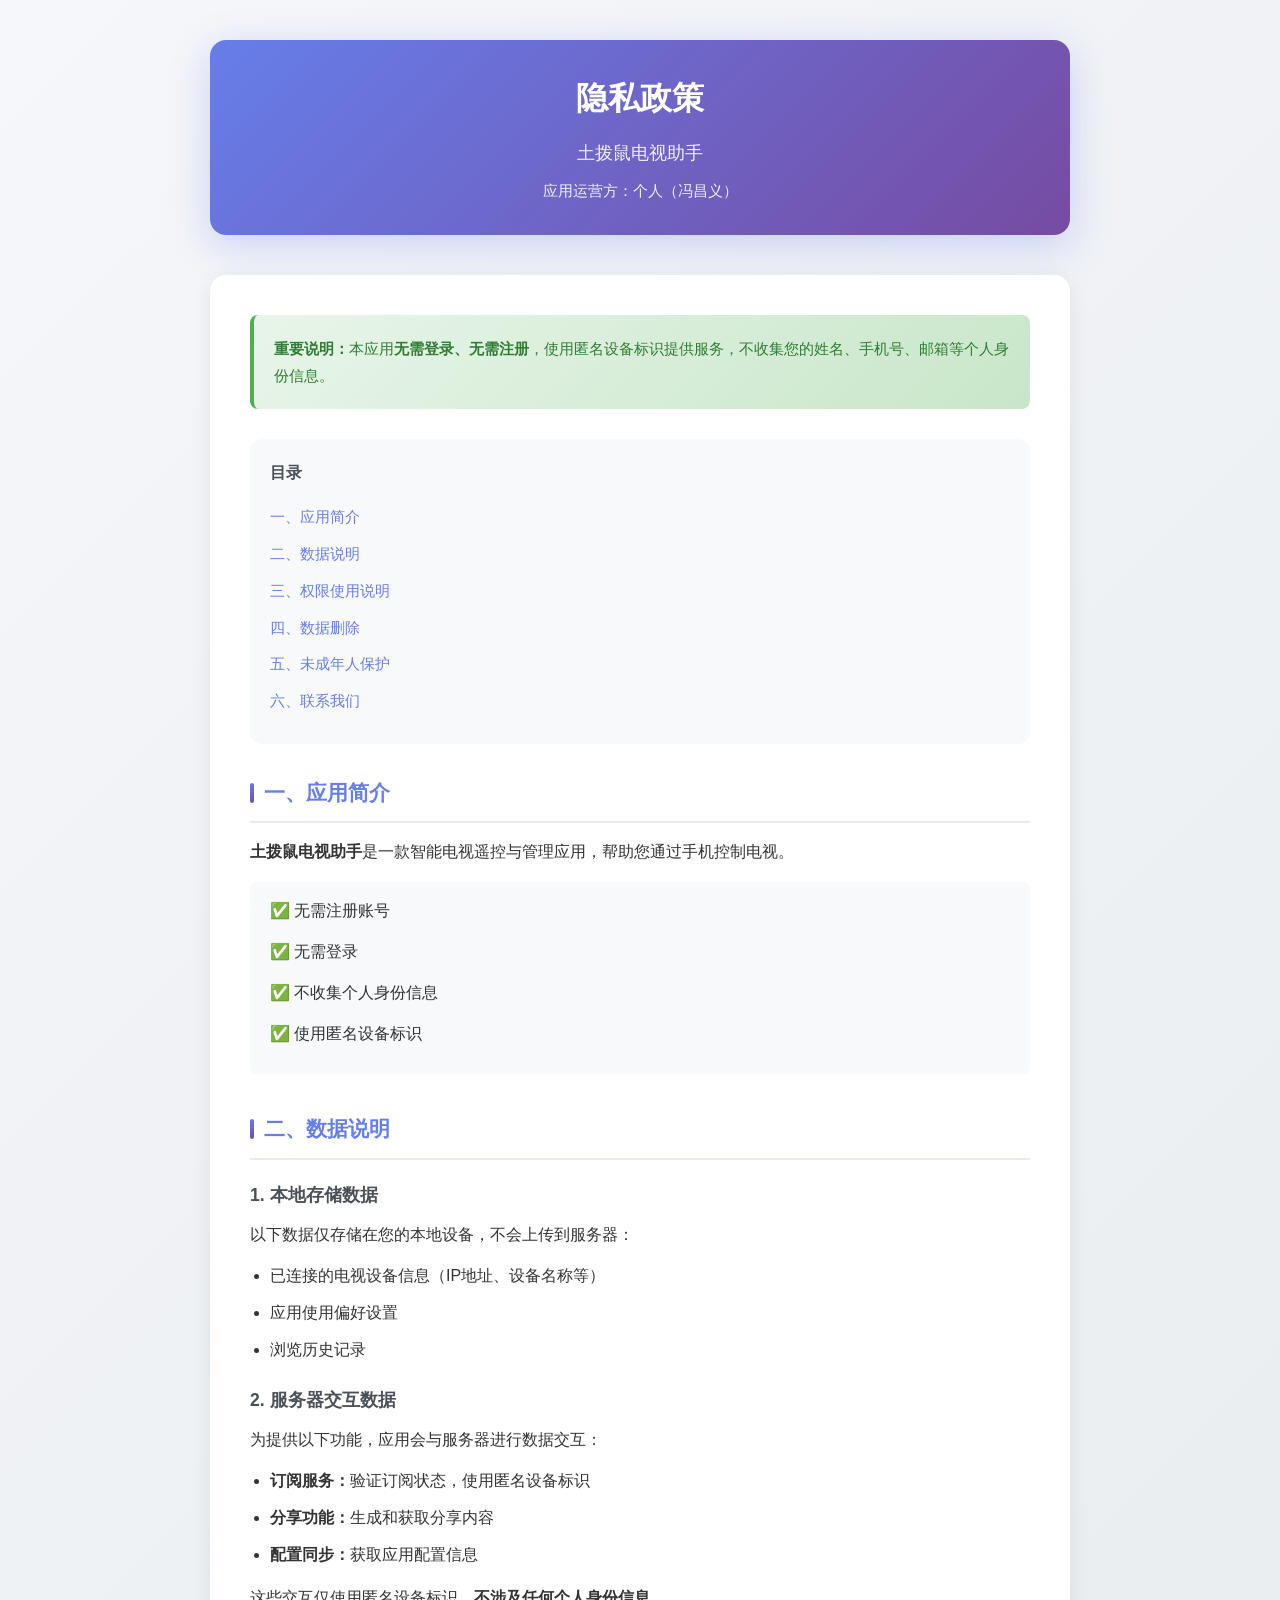
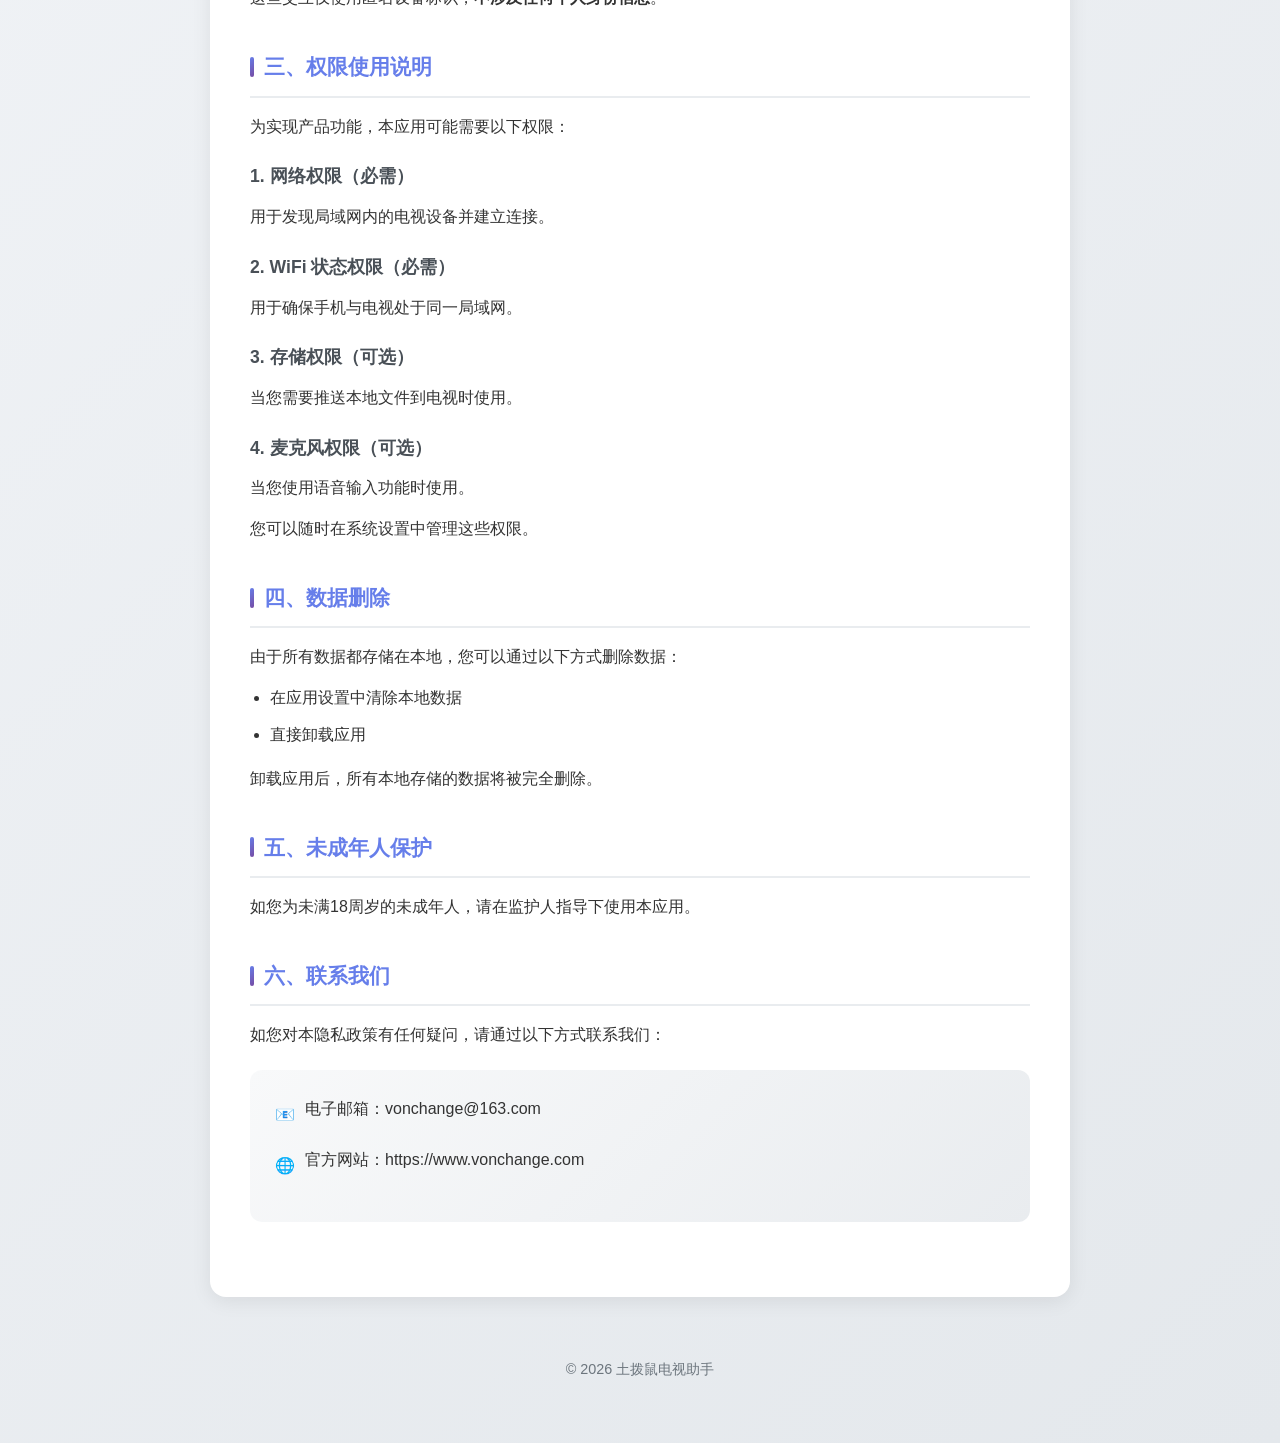
==== html/marmot/1.html @ 750975f6 "feat: 初始化国际版官网静态站 - 新建 marmot-web-en 独立 Git 仓库，提交国际版官网静态资源。  - 首页采用纯 HTML、CSS、原生 JS 实现，不引入 Node、Reac" ====
<!DOCTYPE html>
<html lang="zh-CN">
<head>
    <meta charset="UTF-8">
    <meta name="viewport" content="width=device-width, initial-scale=1.0">
    <title>隐私政策 - 土拨鼠电视助手</title>
    <link rel="icon" type="image/png" href="../image/marmot_128x128.png">
    <style>
        * {
            margin: 0;
            padding: 0;
            box-sizing: border-box;
        }
        
        body {
            font-family: -apple-system, BlinkMacSystemFont, "Segoe UI", "PingFang SC", "Hiragino Sans GB", "Microsoft YaHei", sans-serif;
            line-height: 1.8;
            color: #333;
            background: linear-gradient(135deg, #f5f7fa 0%, #e4e8ec 100%);
            min-height: 100vh;
        }
        
        .container {
            max-width: 900px;
            margin: 0 auto;
            padding: 40px 20px;
        }
        
        .header {
            text-align: center;
            margin-bottom: 40px;
            padding: 30px;
            background: linear-gradient(135deg, #667eea 0%, #764ba2 100%);
            border-radius: 16px;
            color: white;
            box-shadow: 0 10px 40px rgba(102, 126, 234, 0.3);
        }
        
        .header h1 {
            font-size: 2rem;
            font-weight: 600;
            margin-bottom: 10px;
        }
        
        .header .app-name {
            font-size: 1.1rem;
            opacity: 0.9;
        }
        
        .header .entity-info {
            font-size: 0.95rem;
            opacity: 0.9;
            margin-top: 8px;
        }
        
        .content {
            background: white;
            border-radius: 16px;
            padding: 40px;
            box-shadow: 0 4px 20px rgba(0, 0, 0, 0.08);
        }
        
        .notice-box {
            background: linear-gradient(135deg, #e8f5e9 0%, #c8e6c9 100%);
            border-left: 4px solid #4caf50;
            padding: 20px;
            border-radius: 8px;
            margin-bottom: 30px;
        }
        
        .notice-box p {
            color: #2e7d32;
            font-size: 0.95rem;
        }
        
        .section {
            margin-bottom: 35px;
        }
        
        .section h2 {
            font-size: 1.3rem;
            color: #667eea;
            margin-bottom: 15px;
            padding-bottom: 10px;
            border-bottom: 2px solid #e9ecef;
            display: flex;
            align-items: center;
            gap: 10px;
        }
        
        .section h2::before {
            content: "";
            display: inline-block;
            width: 4px;
            height: 20px;
            background: linear-gradient(135deg, #667eea 0%, #764ba2 100%);
            border-radius: 2px;
        }
        
        .section h3 {
            font-size: 1.1rem;
            color: #495057;
            margin: 20px 0 10px;
        }
        
        .section p {
            margin-bottom: 12px;
            text-align: justify;
        }
        
        .section ul, .section ol {
            margin: 10px 0 15px 20px;
        }
        
        .section li {
            margin-bottom: 8px;
        }
        
        .highlight-box {
            background: #f8f9fa;
            border-radius: 8px;
            padding: 15px 20px;
            margin: 15px 0;
        }
        
        .contact-box {
            background: linear-gradient(135deg, #f8f9fa 0%, #e9ecef 100%);
            padding: 25px;
            border-radius: 12px;
            margin-top: 20px;
        }
        
        .contact-item {
            display: flex;
            align-items: center;
            gap: 10px;
            margin-bottom: 10px;
        }
        
        .contact-item span {
            color: #667eea;
        }
        
        .footer {
            text-align: center;
            margin-top: 40px;
            padding: 20px;
            color: #6c757d;
            font-size: 0.9rem;
        }
        
        .toc {
            background: #f8f9fa;
            padding: 20px;
            border-radius: 12px;
            margin-bottom: 30px;
        }
        
        .toc h3 {
            color: #495057;
            margin-bottom: 15px;
            font-size: 1rem;
        }
        
        .toc ul {
            list-style: none;
            margin: 0;
        }
        
        .toc li {
            margin-bottom: 8px;
        }
        
        .toc a {
            color: #667eea;
            text-decoration: none;
            font-size: 0.95rem;
        }
        
        .toc a:hover {
            text-decoration: underline;
        }
        
        @media (max-width: 768px) {
            .container {
                padding: 20px 15px;
            }
            
            .content {
                padding: 25px;
            }
            
            .header h1 {
                font-size: 1.6rem;
            }
        }
    </style>
</head>
<body>
    <div class="container">
        <div class="header">
            <h1>隐私政策</h1>
            <p class="app-name">土拨鼠电视助手</p>
            <p class="entity-info">应用运营方：个人（冯昌义）</p>
        </div>
        
        <div class="content">
            <div class="notice-box">
                <p><strong>重要说明：</strong>本应用<strong>无需登录、无需注册</strong>，使用匿名设备标识提供服务，不收集您的姓名、手机号、邮箱等个人身份信息。</p>
            </div>
            
            <div class="toc">
                <h3>目录</h3>
                <ul>
                    <li><a href="#section1">一、应用简介</a></li>
                    <li><a href="#section2">二、数据说明</a></li>
                    <li><a href="#section3">三、权限使用说明</a></li>
                    <li><a href="#section4">四、数据删除</a></li>
                    <li><a href="#section5">五、未成年人保护</a></li>
                    <li><a href="#section6">六、联系我们</a></li>
                </ul>
            </div>
            
            <div class="section" id="section1">
                <h2>一、应用简介</h2>
                <p><strong>土拨鼠电视助手</strong>是一款智能电视遥控与管理应用，帮助您通过手机控制电视。</p>
                <div class="highlight-box">
                    <p>✅ 无需注册账号</p>
                    <p>✅ 无需登录</p>
                    <p>✅ 不收集个人身份信息</p>
                    <p>✅ 使用匿名设备标识</p>
                </div>
            </div>
            
            <div class="section" id="section2">
                <h2>二、数据说明</h2>
                
                <h3>1. 本地存储数据</h3>
                <p>以下数据仅存储在您的本地设备，不会上传到服务器：</p>
                <ul>
                    <li>已连接的电视设备信息（IP地址、设备名称等）</li>
                    <li>应用使用偏好设置</li>
                    <li>浏览历史记录</li>
                </ul>
                
                <h3>2. 服务器交互数据</h3>
                <p>为提供以下功能，应用会与服务器进行数据交互：</p>
                <ul>
                    <li><strong>订阅服务：</strong>验证订阅状态，使用匿名设备标识</li>
                    <li><strong>分享功能：</strong>生成和获取分享内容</li>
                    <li><strong>配置同步：</strong>获取应用配置信息</li>
                </ul>
                <p>这些交互仅使用匿名设备标识，<strong>不涉及任何个人身份信息</strong>。</p>
            </div>
            
            <div class="section" id="section3">
                <h2>三、权限使用说明</h2>
                <p>为实现产品功能，本应用可能需要以下权限：</p>
                
                <h3>1. 网络权限（必需）</h3>
                <p>用于发现局域网内的电视设备并建立连接。</p>
                
                <h3>2. WiFi 状态权限（必需）</h3>
                <p>用于确保手机与电视处于同一局域网。</p>
                
                <h3>3. 存储权限（可选）</h3>
                <p>当您需要推送本地文件到电视时使用。</p>
                
                <h3>4. 麦克风权限（可选）</h3>
                <p>当您使用语音输入功能时使用。</p>
                
                <p>您可以随时在系统设置中管理这些权限。</p>
            </div>
            
            <div class="section" id="section4">
                <h2>四、数据删除</h2>
                <p>由于所有数据都存储在本地，您可以通过以下方式删除数据：</p>
                <ul>
                    <li>在应用设置中清除本地数据</li>
                    <li>直接卸载应用</li>
                </ul>
                <p>卸载应用后，所有本地存储的数据将被完全删除。</p>
            </div>
            
            <div class="section" id="section5">
                <h2>五、未成年人保护</h2>
                <p>如您为未满18周岁的未成年人，请在监护人指导下使用本应用。</p>
            </div>
            
            <div class="section" id="section6">
                <h2>六、联系我们</h2>
                <p>如您对本隐私政策有任何疑问，请通过以下方式联系我们：</p>
                
                <div class="contact-box">
                    <div class="contact-item">
                        <span>📧</span>
                        <p>电子邮箱：vonchange@163.com</p>
                    </div>
                    <div class="contact-item">
                        <span>🌐</span>
                        <p>官方网站：https://www.vonchange.com</p>
                    </div>
                </div>
            </div>
        </div>
        
        <div class="footer">
            <p>© 2026 土拨鼠电视助手</p>
        </div>
    </div>
</body>
</html>
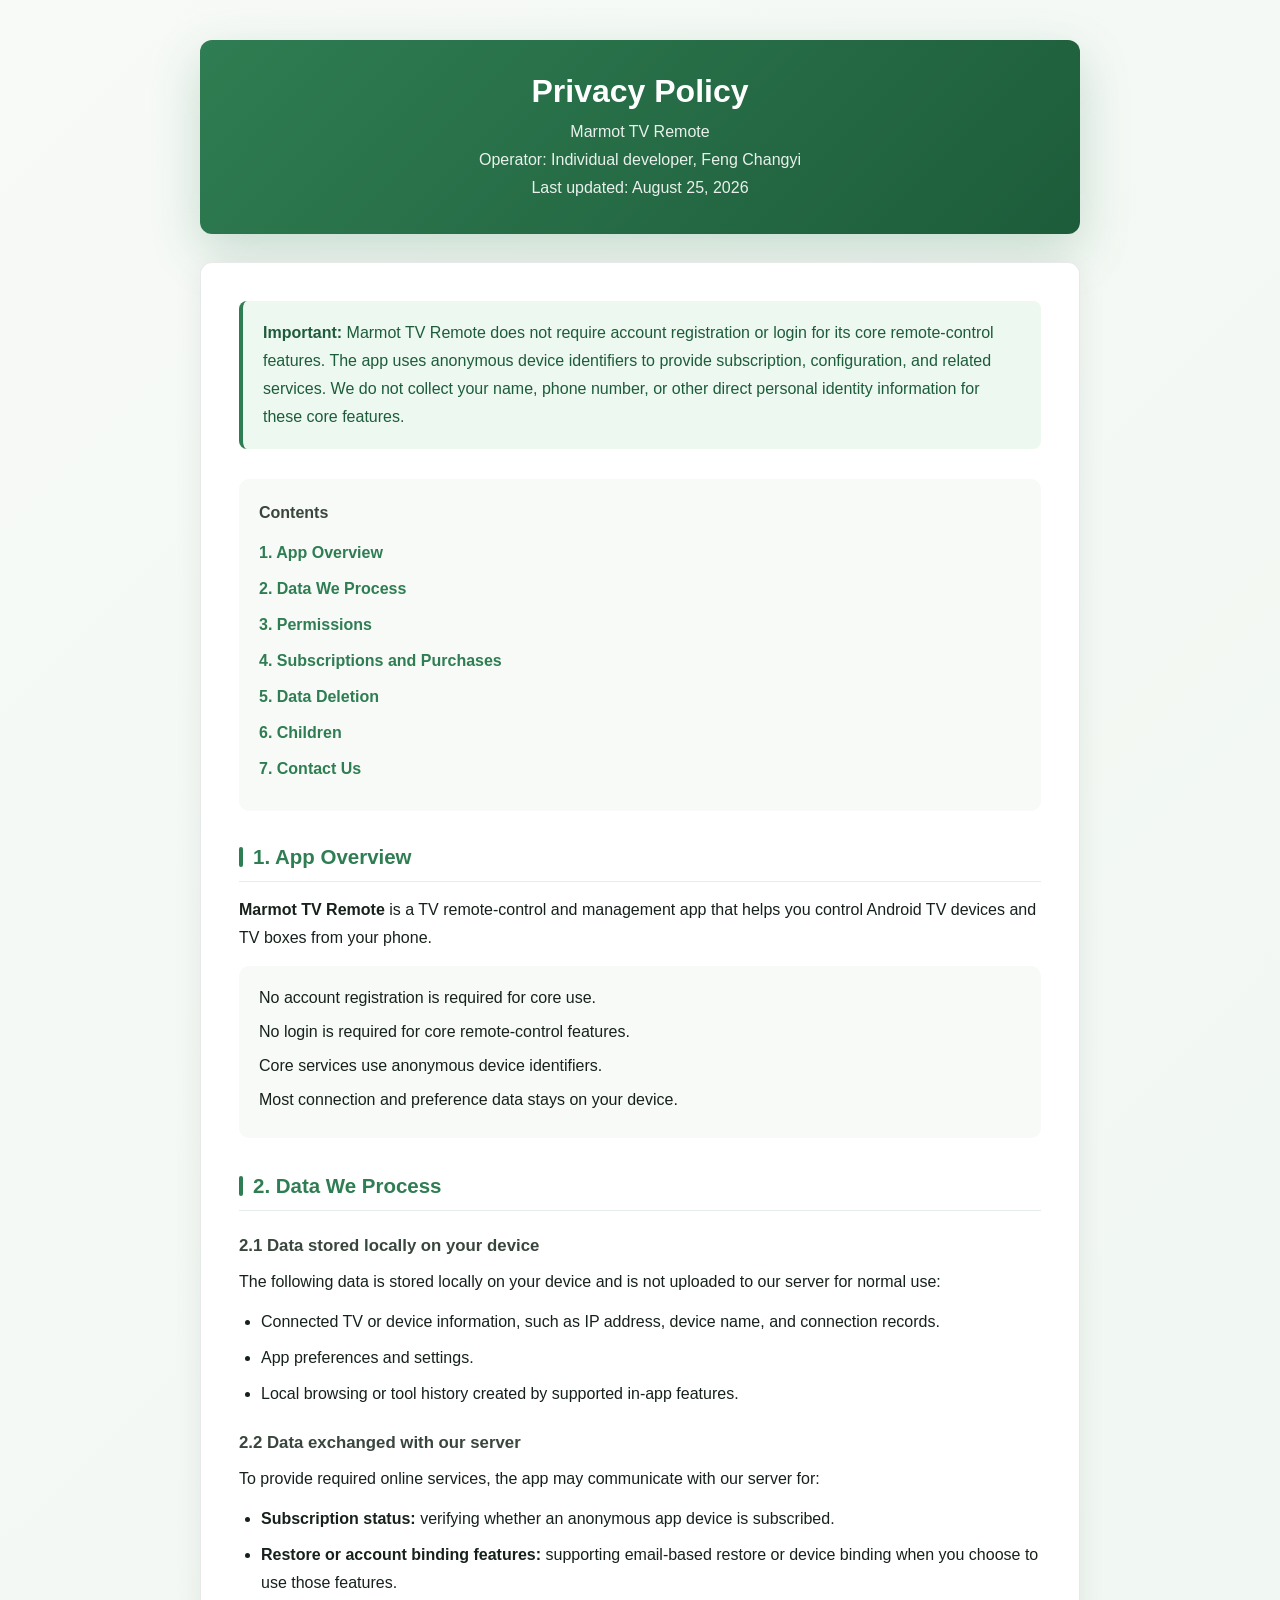
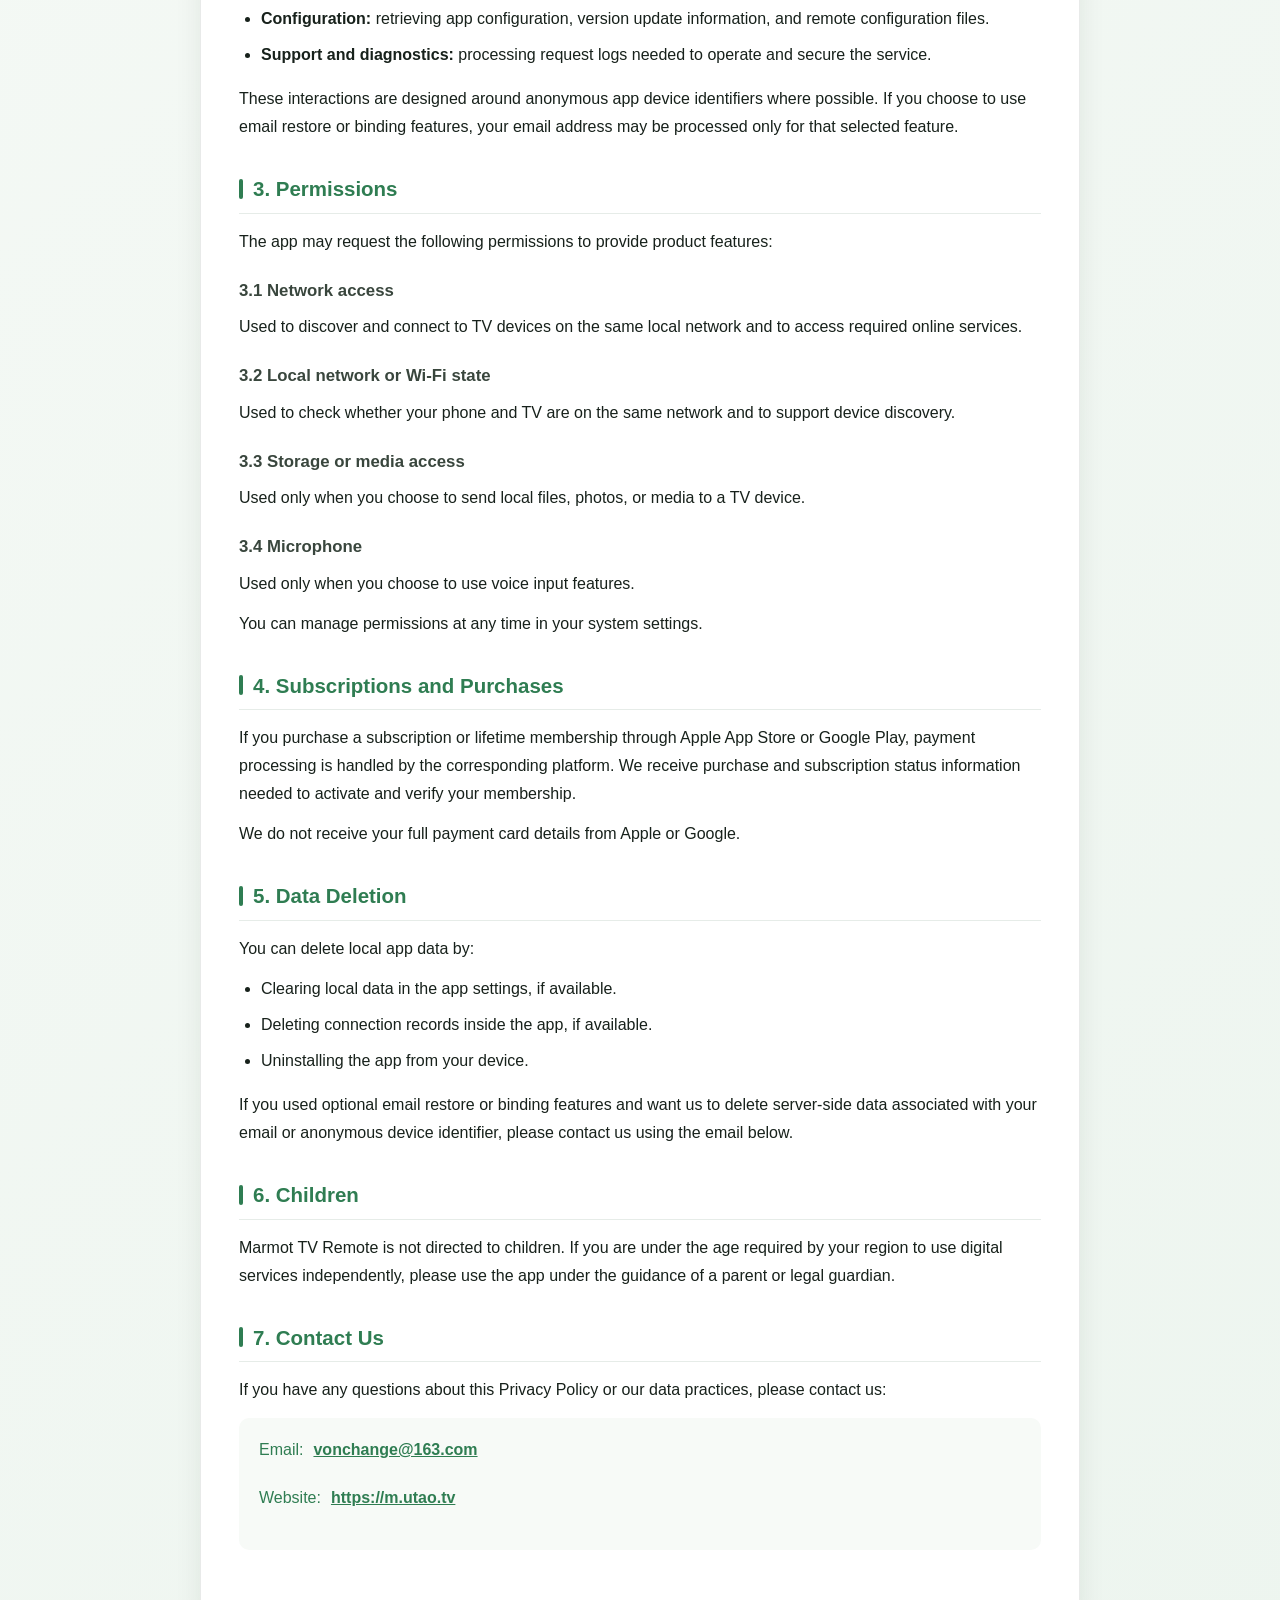
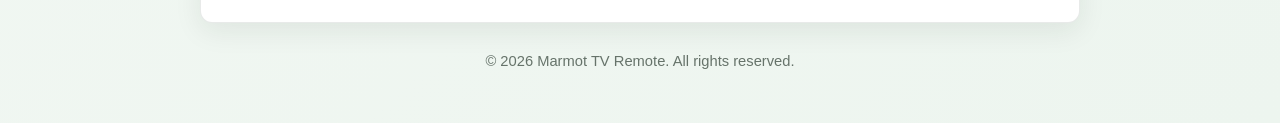
==== commit 320e3bb8: "docs: 国际版隐私政策改为英文 - 将 html/marmot/1.html 从中文隐私政策改为 Marmot TV Remote 国际版英文隐私政策。  - 保留无登录、匿名设备标识、本地连接数" ====
--- a/html/marmot/1.html
+++ b/html/marmot/1.html
@@ -1,312 +1,317 @@
 <!DOCTYPE html>
-<html lang="zh-CN">
+<html lang="en">
 <head>
     <meta charset="UTF-8">
     <meta name="viewport" content="width=device-width, initial-scale=1.0">
-    <title>隐私政策 - 土拨鼠电视助手</title>
-    <link rel="icon" type="image/png" href="../image/marmot_128x128.png">
+    <title>Privacy Policy - Marmot TV Remote</title>
+    <link rel="icon" type="image/png" href="/img/marmot.png?tvImg=1">
     <style>
         * {
             margin: 0;
             padding: 0;
             box-sizing: border-box;
         }
-        
+
         body {
-            font-family: -apple-system, BlinkMacSystemFont, "Segoe UI", "PingFang SC", "Hiragino Sans GB", "Microsoft YaHei", sans-serif;
-            line-height: 1.8;
-            color: #333;
-            background: linear-gradient(135deg, #f5f7fa 0%, #e4e8ec 100%);
             min-height: 100vh;
-        }
-        
+            color: #17211b;
+            background: linear-gradient(135deg, #f7faf7 0%, #edf5ef 100%);
+            font-family: Inter, -apple-system, BlinkMacSystemFont, "Segoe UI", Roboto, "Helvetica Neue", Arial, sans-serif;
+            line-height: 1.75;
+        }
+
         .container {
-            max-width: 900px;
+            max-width: 920px;
             margin: 0 auto;
             padding: 40px 20px;
         }
-        
+
         .header {
+            padding: 32px;
+            border-radius: 12px;
+            color: #fff;
+            background: linear-gradient(135deg, #2f7d52 0%, #1d5c3a 100%);
+            box-shadow: 0 18px 50px rgba(47, 125, 82, 0.24);
             text-align: center;
-            margin-bottom: 40px;
-            padding: 30px;
-            background: linear-gradient(135deg, #667eea 0%, #764ba2 100%);
-            border-radius: 16px;
-            color: white;
-            box-shadow: 0 10px 40px rgba(102, 126, 234, 0.3);
-        }
-        
+        }
+
         .header h1 {
+            margin-bottom: 8px;
             font-size: 2rem;
+            line-height: 1.2;
+        }
+
+        .header p {
+            opacity: 0.9;
+        }
+
+        .content {
+            margin-top: 28px;
+            padding: 38px;
+            border: 1px solid rgba(31, 54, 38, 0.1);
+            border-radius: 12px;
+            background: #fff;
+            box-shadow: 0 8px 28px rgba(20, 32, 25, 0.08);
+        }
+
+        .notice-box {
+            margin-bottom: 30px;
+            padding: 18px 20px;
+            border-left: 4px solid #2f7d52;
+            border-radius: 8px;
+            background: #edf8f0;
+            color: #1d5c3a;
+        }
+
+        .toc {
+            margin-bottom: 32px;
+            padding: 20px;
+            border-radius: 10px;
+            background: #f7faf7;
+        }
+
+        .toc h2 {
+            margin-bottom: 12px;
+            color: #39463d;
+            font-size: 1rem;
+        }
+
+        .toc ul {
+            list-style: none;
+        }
+
+        .toc li {
+            margin: 8px 0;
+        }
+
+        .toc a {
+            color: #2f7d52;
             font-weight: 600;
-            margin-bottom: 10px;
-        }
-        
-        .header .app-name {
-            font-size: 1.1rem;
-            opacity: 0.9;
-        }
-        
-        .header .entity-info {
-            font-size: 0.95rem;
-            opacity: 0.9;
-            margin-top: 8px;
-        }
-        
-        .content {
-            background: white;
-            border-radius: 16px;
-            padding: 40px;
-            box-shadow: 0 4px 20px rgba(0, 0, 0, 0.08);
-        }
-        
-        .notice-box {
-            background: linear-gradient(135deg, #e8f5e9 0%, #c8e6c9 100%);
-            border-left: 4px solid #4caf50;
-            padding: 20px;
-            border-radius: 8px;
-            margin-bottom: 30px;
-        }
-        
-        .notice-box p {
-            color: #2e7d32;
-            font-size: 0.95rem;
-        }
-        
+            text-decoration: none;
+        }
+
+        .toc a:hover {
+            text-decoration: underline;
+        }
+
         .section {
-            margin-bottom: 35px;
-        }
-        
+            margin-bottom: 34px;
+        }
+
         .section h2 {
-            font-size: 1.3rem;
-            color: #667eea;
-            margin-bottom: 15px;
+            display: flex;
+            gap: 10px;
+            align-items: center;
+            margin-bottom: 14px;
             padding-bottom: 10px;
-            border-bottom: 2px solid #e9ecef;
-            display: flex;
-            align-items: center;
-            gap: 10px;
-        }
-        
+            border-bottom: 1px solid #e6ece8;
+            color: #2f7d52;
+            font-size: 1.28rem;
+            line-height: 1.35;
+        }
+
         .section h2::before {
             content: "";
             display: inline-block;
             width: 4px;
             height: 20px;
-            background: linear-gradient(135deg, #667eea 0%, #764ba2 100%);
             border-radius: 2px;
-        }
-        
+            background: #2f7d52;
+        }
+
         .section h3 {
-            font-size: 1.1rem;
-            color: #495057;
-            margin: 20px 0 10px;
-        }
-        
+            margin: 20px 0 8px;
+            color: #39463d;
+            font-size: 1.05rem;
+        }
+
         .section p {
             margin-bottom: 12px;
-            text-align: justify;
-        }
-        
-        .section ul, .section ol {
-            margin: 10px 0 15px 20px;
-        }
-        
+        }
+
+        .section ul {
+            margin: 10px 0 16px 22px;
+        }
+
         .section li {
             margin-bottom: 8px;
         }
-        
-        .highlight-box {
-            background: #f8f9fa;
-            border-radius: 8px;
-            padding: 15px 20px;
-            margin: 15px 0;
-        }
-        
+
+        .highlight-box,
         .contact-box {
-            background: linear-gradient(135deg, #f8f9fa 0%, #e9ecef 100%);
-            padding: 25px;
-            border-radius: 12px;
-            margin-top: 20px;
-        }
-        
+            margin-top: 14px;
+            padding: 18px 20px;
+            border-radius: 10px;
+            background: #f7faf7;
+        }
+
+        .highlight-box p {
+            margin-bottom: 6px;
+        }
+
         .contact-item {
             display: flex;
-            align-items: center;
             gap: 10px;
-            margin-bottom: 10px;
-        }
-        
+            align-items: flex-start;
+            margin-bottom: 8px;
+        }
+
         .contact-item span {
-            color: #667eea;
-        }
-        
+            color: #2f7d52;
+        }
+
+        .contact-item a {
+            color: #2f7d52;
+            font-weight: 600;
+        }
+
         .footer {
+            padding: 26px 0 8px;
+            color: #66736a;
+            font-size: 0.92rem;
             text-align: center;
-            margin-top: 40px;
-            padding: 20px;
-            color: #6c757d;
-            font-size: 0.9rem;
-        }
-        
-        .toc {
-            background: #f8f9fa;
-            padding: 20px;
-            border-radius: 12px;
-            margin-bottom: 30px;
-        }
-        
-        .toc h3 {
-            color: #495057;
-            margin-bottom: 15px;
-            font-size: 1rem;
-        }
-        
-        .toc ul {
-            list-style: none;
-            margin: 0;
-        }
-        
-        .toc li {
-            margin-bottom: 8px;
-        }
-        
-        .toc a {
-            color: #667eea;
-            text-decoration: none;
-            font-size: 0.95rem;
-        }
-        
-        .toc a:hover {
-            text-decoration: underline;
-        }
-        
-        @media (max-width: 768px) {
+        }
+
+        @media (max-width: 720px) {
             .container {
-                padding: 20px 15px;
+                padding: 22px 14px;
             }
-            
+
+            .header {
+                padding: 26px 20px;
+            }
+
+            .header h1 {
+                font-size: 1.65rem;
+            }
+
             .content {
-                padding: 25px;
-            }
-            
-            .header h1 {
-                font-size: 1.6rem;
+                padding: 24px 18px;
             }
         }
     </style>
 </head>
 <body>
     <div class="container">
-        <div class="header">
-            <h1>隐私政策</h1>
-            <p class="app-name">土拨鼠电视助手</p>
-            <p class="entity-info">应用运营方：个人（冯昌义）</p>
-        </div>
-        
-        <div class="content">
+        <header class="header">
+            <h1>Privacy Policy</h1>
+            <p>Marmot TV Remote</p>
+            <p>Operator: Individual developer, Feng Changyi</p>
+            <p>Last updated: August 25, 2026</p>
+        </header>
+
+        <main class="content">
             <div class="notice-box">
-                <p><strong>重要说明：</strong>本应用<strong>无需登录、无需注册</strong>，使用匿名设备标识提供服务，不收集您的姓名、手机号、邮箱等个人身份信息。</p>
+                <p><strong>Important:</strong> Marmot TV Remote does not require account registration or login for its core remote-control features. The app uses anonymous device identifiers to provide subscription, configuration, and related services. We do not collect your name, phone number, or other direct personal identity information for these core features.</p>
             </div>
-            
-            <div class="toc">
-                <h3>目录</h3>
+
+            <nav class="toc" aria-label="Table of contents">
+                <h2>Contents</h2>
                 <ul>
-                    <li><a href="#section1">一、应用简介</a></li>
-                    <li><a href="#section2">二、数据说明</a></li>
-                    <li><a href="#section3">三、权限使用说明</a></li>
-                    <li><a href="#section4">四、数据删除</a></li>
-                    <li><a href="#section5">五、未成年人保护</a></li>
-                    <li><a href="#section6">六、联系我们</a></li>
+                    <li><a href="#section1">1. App Overview</a></li>
+                    <li><a href="#section2">2. Data We Process</a></li>
+                    <li><a href="#section3">3. Permissions</a></li>
+                    <li><a href="#section4">4. Subscriptions and Purchases</a></li>
+                    <li><a href="#section5">5. Data Deletion</a></li>
+                    <li><a href="#section6">6. Children</a></li>
+                    <li><a href="#section7">7. Contact Us</a></li>
                 </ul>
-            </div>
-            
-            <div class="section" id="section1">
-                <h2>一、应用简介</h2>
-                <p><strong>土拨鼠电视助手</strong>是一款智能电视遥控与管理应用，帮助您通过手机控制电视。</p>
+            </nav>
+
+            <section class="section" id="section1">
+                <h2>1. App Overview</h2>
+                <p><strong>Marmot TV Remote</strong> is a TV remote-control and management app that helps you control Android TV devices and TV boxes from your phone.</p>
                 <div class="highlight-box">
-                    <p>✅ 无需注册账号</p>
-                    <p>✅ 无需登录</p>
-                    <p>✅ 不收集个人身份信息</p>
-                    <p>✅ 使用匿名设备标识</p>
+                    <p>No account registration is required for core use.</p>
+                    <p>No login is required for core remote-control features.</p>
+                    <p>Core services use anonymous device identifiers.</p>
+                    <p>Most connection and preference data stays on your device.</p>
                 </div>
-            </div>
-            
-            <div class="section" id="section2">
-                <h2>二、数据说明</h2>
-                
-                <h3>1. 本地存储数据</h3>
-                <p>以下数据仅存储在您的本地设备，不会上传到服务器：</p>
+            </section>
+
+            <section class="section" id="section2">
+                <h2>2. Data We Process</h2>
+
+                <h3>2.1 Data stored locally on your device</h3>
+                <p>The following data is stored locally on your device and is not uploaded to our server for normal use:</p>
                 <ul>
-                    <li>已连接的电视设备信息（IP地址、设备名称等）</li>
-                    <li>应用使用偏好设置</li>
-                    <li>浏览历史记录</li>
+                    <li>Connected TV or device information, such as IP address, device name, and connection records.</li>
+                    <li>App preferences and settings.</li>
+                    <li>Local browsing or tool history created by supported in-app features.</li>
                 </ul>
-                
-                <h3>2. 服务器交互数据</h3>
-                <p>为提供以下功能，应用会与服务器进行数据交互：</p>
+
+                <h3>2.2 Data exchanged with our server</h3>
+                <p>To provide required online services, the app may communicate with our server for:</p>
                 <ul>
-                    <li><strong>订阅服务：</strong>验证订阅状态，使用匿名设备标识</li>
-                    <li><strong>分享功能：</strong>生成和获取分享内容</li>
-                    <li><strong>配置同步：</strong>获取应用配置信息</li>
+                    <li><strong>Subscription status:</strong> verifying whether an anonymous app device is subscribed.</li>
+                    <li><strong>Restore or account binding features:</strong> supporting email-based restore or device binding when you choose to use those features.</li>
+                    <li><strong>Configuration:</strong> retrieving app configuration, version update information, and remote configuration files.</li>
+                    <li><strong>Support and diagnostics:</strong> processing request logs needed to operate and secure the service.</li>
                 </ul>
-                <p>这些交互仅使用匿名设备标识，<strong>不涉及任何个人身份信息</strong>。</p>
-            </div>
-            
-            <div class="section" id="section3">
-                <h2>三、权限使用说明</h2>
-                <p>为实现产品功能，本应用可能需要以下权限：</p>
-                
-                <h3>1. 网络权限（必需）</h3>
-                <p>用于发现局域网内的电视设备并建立连接。</p>
-                
-                <h3>2. WiFi 状态权限（必需）</h3>
-                <p>用于确保手机与电视处于同一局域网。</p>
-                
-                <h3>3. 存储权限（可选）</h3>
-                <p>当您需要推送本地文件到电视时使用。</p>
-                
-                <h3>4. 麦克风权限（可选）</h3>
-                <p>当您使用语音输入功能时使用。</p>
-                
-                <p>您可以随时在系统设置中管理这些权限。</p>
-            </div>
-            
-            <div class="section" id="section4">
-                <h2>四、数据删除</h2>
-                <p>由于所有数据都存储在本地，您可以通过以下方式删除数据：</p>
+                <p>These interactions are designed around anonymous app device identifiers where possible. If you choose to use email restore or binding features, your email address may be processed only for that selected feature.</p>
+            </section>
+
+            <section class="section" id="section3">
+                <h2>3. Permissions</h2>
+                <p>The app may request the following permissions to provide product features:</p>
+
+                <h3>3.1 Network access</h3>
+                <p>Used to discover and connect to TV devices on the same local network and to access required online services.</p>
+
+                <h3>3.2 Local network or Wi-Fi state</h3>
+                <p>Used to check whether your phone and TV are on the same network and to support device discovery.</p>
+
+                <h3>3.3 Storage or media access</h3>
+                <p>Used only when you choose to send local files, photos, or media to a TV device.</p>
+
+                <h3>3.4 Microphone</h3>
+                <p>Used only when you choose to use voice input features.</p>
+
+                <p>You can manage permissions at any time in your system settings.</p>
+            </section>
+
+            <section class="section" id="section4">
+                <h2>4. Subscriptions and Purchases</h2>
+                <p>If you purchase a subscription or lifetime membership through Apple App Store or Google Play, payment processing is handled by the corresponding platform. We receive purchase and subscription status information needed to activate and verify your membership.</p>
+                <p>We do not receive your full payment card details from Apple or Google.</p>
+            </section>
+
+            <section class="section" id="section5">
+                <h2>5. Data Deletion</h2>
+                <p>You can delete local app data by:</p>
                 <ul>
-                    <li>在应用设置中清除本地数据</li>
-                    <li>直接卸载应用</li>
+                    <li>Clearing local data in the app settings, if available.</li>
+                    <li>Deleting connection records inside the app, if available.</li>
+                    <li>Uninstalling the app from your device.</li>
                 </ul>
-                <p>卸载应用后，所有本地存储的数据将被完全删除。</p>
-            </div>
-            
-            <div class="section" id="section5">
-                <h2>五、未成年人保护</h2>
-                <p>如您为未满18周岁的未成年人，请在监护人指导下使用本应用。</p>
-            </div>
-            
-            <div class="section" id="section6">
-                <h2>六、联系我们</h2>
-                <p>如您对本隐私政策有任何疑问，请通过以下方式联系我们：</p>
-                
+                <p>If you used optional email restore or binding features and want us to delete server-side data associated with your email or anonymous device identifier, please contact us using the email below.</p>
+            </section>
+
+            <section class="section" id="section6">
+                <h2>6. Children</h2>
+                <p>Marmot TV Remote is not directed to children. If you are under the age required by your region to use digital services independently, please use the app under the guidance of a parent or legal guardian.</p>
+            </section>
+
+            <section class="section" id="section7">
+                <h2>7. Contact Us</h2>
+                <p>If you have any questions about this Privacy Policy or our data practices, please contact us:</p>
+
                 <div class="contact-box">
                     <div class="contact-item">
-                        <span>📧</span>
-                        <p>电子邮箱：vonchange@163.com</p>
+                        <span>Email:</span>
+                        <p><a href="mailto:vonchange@163.com">vonchange@163.com</a></p>
                     </div>
                     <div class="contact-item">
-                        <span>🌐</span>
-                        <p>官方网站：https://www.vonchange.com</p>
+                        <span>Website:</span>
+                        <p><a href="https://m.utao.tv">https://m.utao.tv</a></p>
                     </div>
                 </div>
-            </div>
-        </div>
-        
-        <div class="footer">
-            <p>© 2026 土拨鼠电视助手</p>
-        </div>
+            </section>
+        </main>
+
+        <footer class="footer">
+            <p>© 2026 Marmot TV Remote. All rights reserved.</p>
+        </footer>
     </div>
 </body>
 </html>
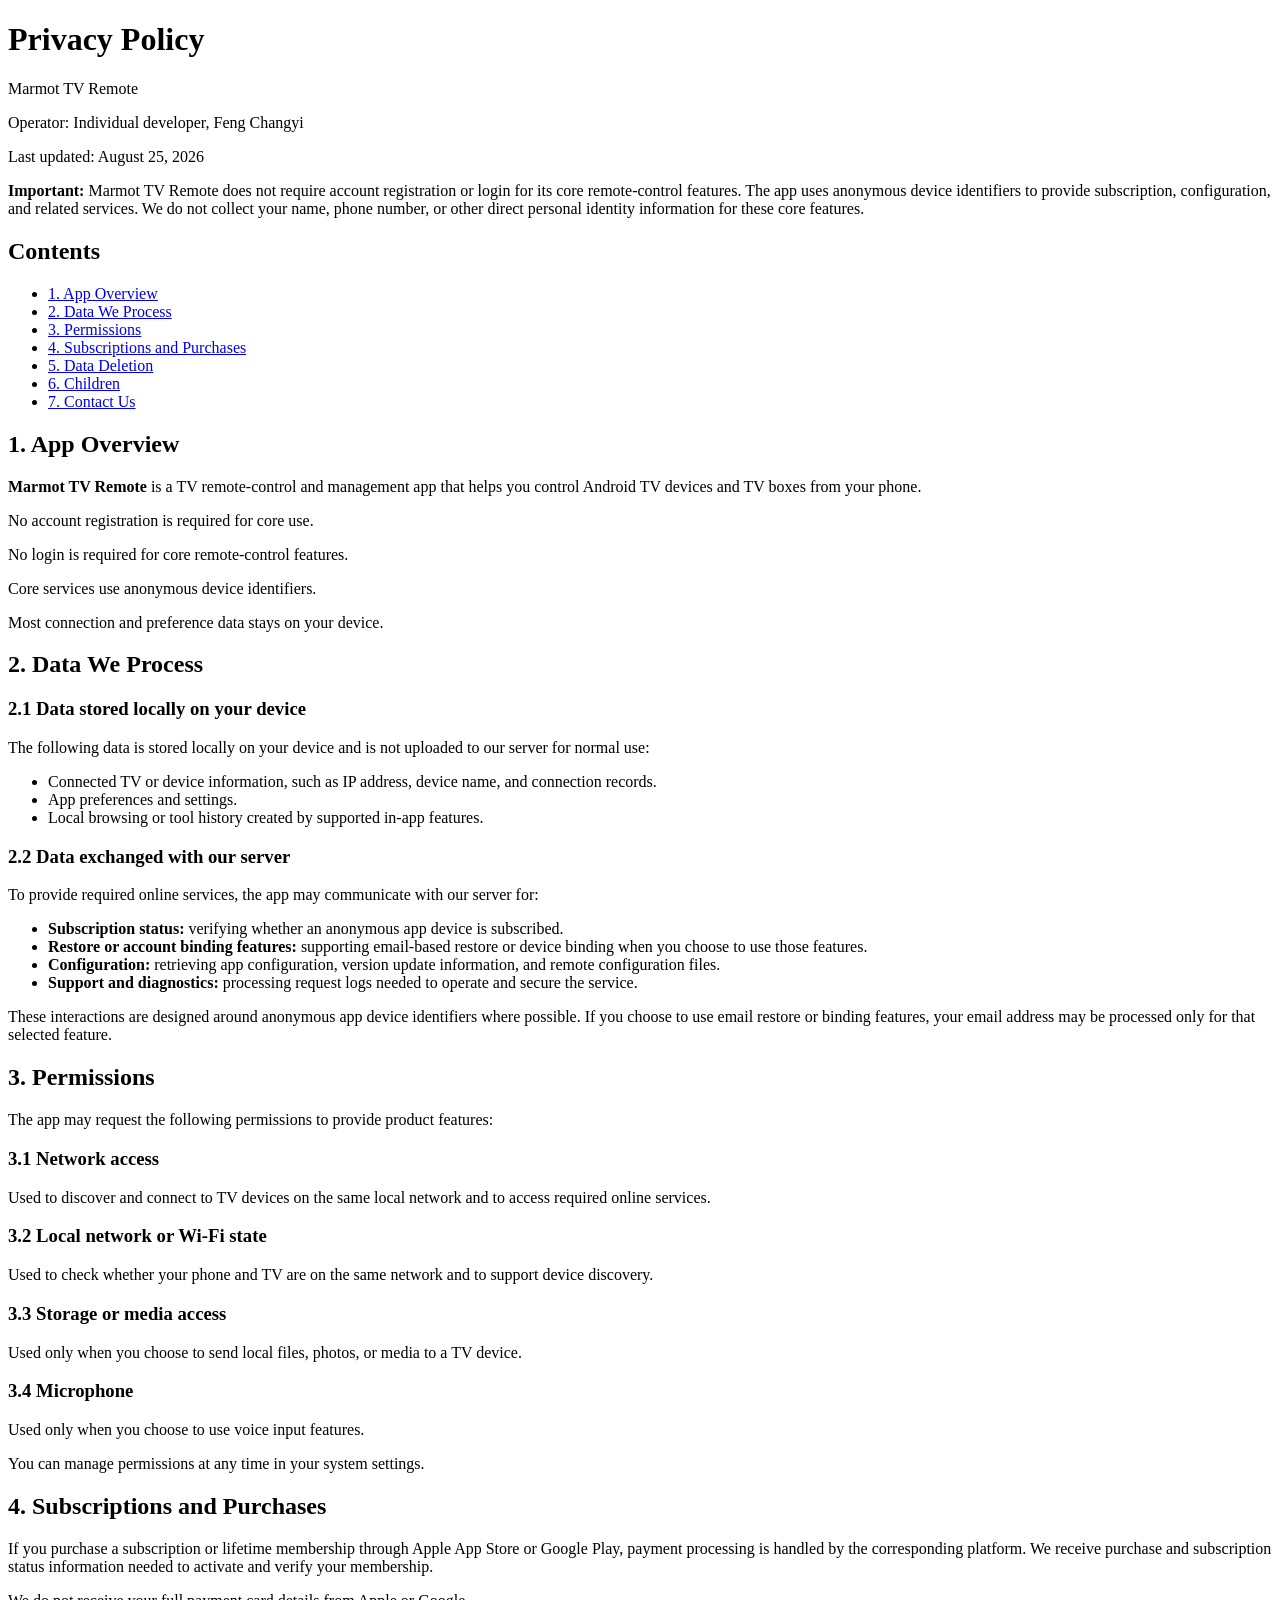
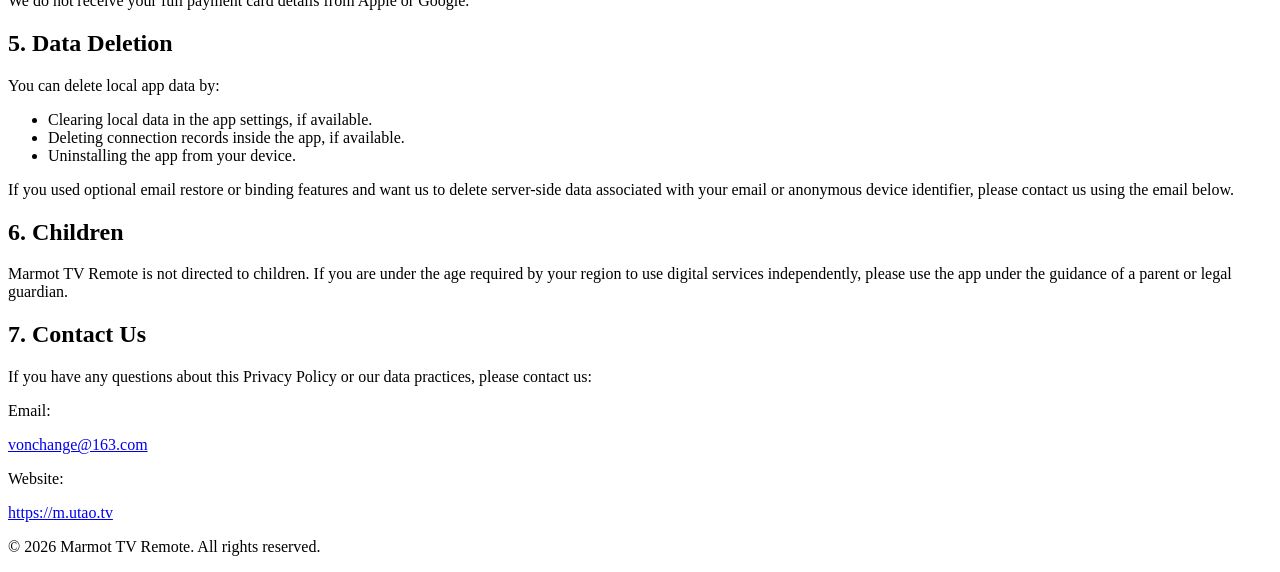
==== commit ca9d190a: "1" ====
--- a/html/marmot/1.html
+++ b/html/marmot/1.html
@@ -5,191 +5,7 @@
     <meta name="viewport" content="width=device-width, initial-scale=1.0">
     <title>Privacy Policy - Marmot TV Remote</title>
     <link rel="icon" type="image/png" href="/img/marmot.png?tvImg=1">
-    <style>
-        * {
-            margin: 0;
-            padding: 0;
-            box-sizing: border-box;
-        }
-
-        body {
-            min-height: 100vh;
-            color: #17211b;
-            background: linear-gradient(135deg, #f7faf7 0%, #edf5ef 100%);
-            font-family: Inter, -apple-system, BlinkMacSystemFont, "Segoe UI", Roboto, "Helvetica Neue", Arial, sans-serif;
-            line-height: 1.75;
-        }
-
-        .container {
-            max-width: 920px;
-            margin: 0 auto;
-            padding: 40px 20px;
-        }
-
-        .header {
-            padding: 32px;
-            border-radius: 12px;
-            color: #fff;
-            background: linear-gradient(135deg, #2f7d52 0%, #1d5c3a 100%);
-            box-shadow: 0 18px 50px rgba(47, 125, 82, 0.24);
-            text-align: center;
-        }
-
-        .header h1 {
-            margin-bottom: 8px;
-            font-size: 2rem;
-            line-height: 1.2;
-        }
-
-        .header p {
-            opacity: 0.9;
-        }
-
-        .content {
-            margin-top: 28px;
-            padding: 38px;
-            border: 1px solid rgba(31, 54, 38, 0.1);
-            border-radius: 12px;
-            background: #fff;
-            box-shadow: 0 8px 28px rgba(20, 32, 25, 0.08);
-        }
-
-        .notice-box {
-            margin-bottom: 30px;
-            padding: 18px 20px;
-            border-left: 4px solid #2f7d52;
-            border-radius: 8px;
-            background: #edf8f0;
-            color: #1d5c3a;
-        }
-
-        .toc {
-            margin-bottom: 32px;
-            padding: 20px;
-            border-radius: 10px;
-            background: #f7faf7;
-        }
-
-        .toc h2 {
-            margin-bottom: 12px;
-            color: #39463d;
-            font-size: 1rem;
-        }
-
-        .toc ul {
-            list-style: none;
-        }
-
-        .toc li {
-            margin: 8px 0;
-        }
-
-        .toc a {
-            color: #2f7d52;
-            font-weight: 600;
-            text-decoration: none;
-        }
-
-        .toc a:hover {
-            text-decoration: underline;
-        }
-
-        .section {
-            margin-bottom: 34px;
-        }
-
-        .section h2 {
-            display: flex;
-            gap: 10px;
-            align-items: center;
-            margin-bottom: 14px;
-            padding-bottom: 10px;
-            border-bottom: 1px solid #e6ece8;
-            color: #2f7d52;
-            font-size: 1.28rem;
-            line-height: 1.35;
-        }
-
-        .section h2::before {
-            content: "";
-            display: inline-block;
-            width: 4px;
-            height: 20px;
-            border-radius: 2px;
-            background: #2f7d52;
-        }
-
-        .section h3 {
-            margin: 20px 0 8px;
-            color: #39463d;
-            font-size: 1.05rem;
-        }
-
-        .section p {
-            margin-bottom: 12px;
-        }
-
-        .section ul {
-            margin: 10px 0 16px 22px;
-        }
-
-        .section li {
-            margin-bottom: 8px;
-        }
-
-        .highlight-box,
-        .contact-box {
-            margin-top: 14px;
-            padding: 18px 20px;
-            border-radius: 10px;
-            background: #f7faf7;
-        }
-
-        .highlight-box p {
-            margin-bottom: 6px;
-        }
-
-        .contact-item {
-            display: flex;
-            gap: 10px;
-            align-items: flex-start;
-            margin-bottom: 8px;
-        }
-
-        .contact-item span {
-            color: #2f7d52;
-        }
-
-        .contact-item a {
-            color: #2f7d52;
-            font-weight: 600;
-        }
-
-        .footer {
-            padding: 26px 0 8px;
-            color: #66736a;
-            font-size: 0.92rem;
-            text-align: center;
-        }
-
-        @media (max-width: 720px) {
-            .container {
-                padding: 22px 14px;
-            }
-
-            .header {
-                padding: 26px 20px;
-            }
-
-            .header h1 {
-                font-size: 1.65rem;
-            }
-
-            .content {
-                padding: 24px 18px;
-            }
-        }
-    </style>
+    <link rel="stylesheet" href="/css/legal.css">
 </head>
 <body>
     <div class="container">
